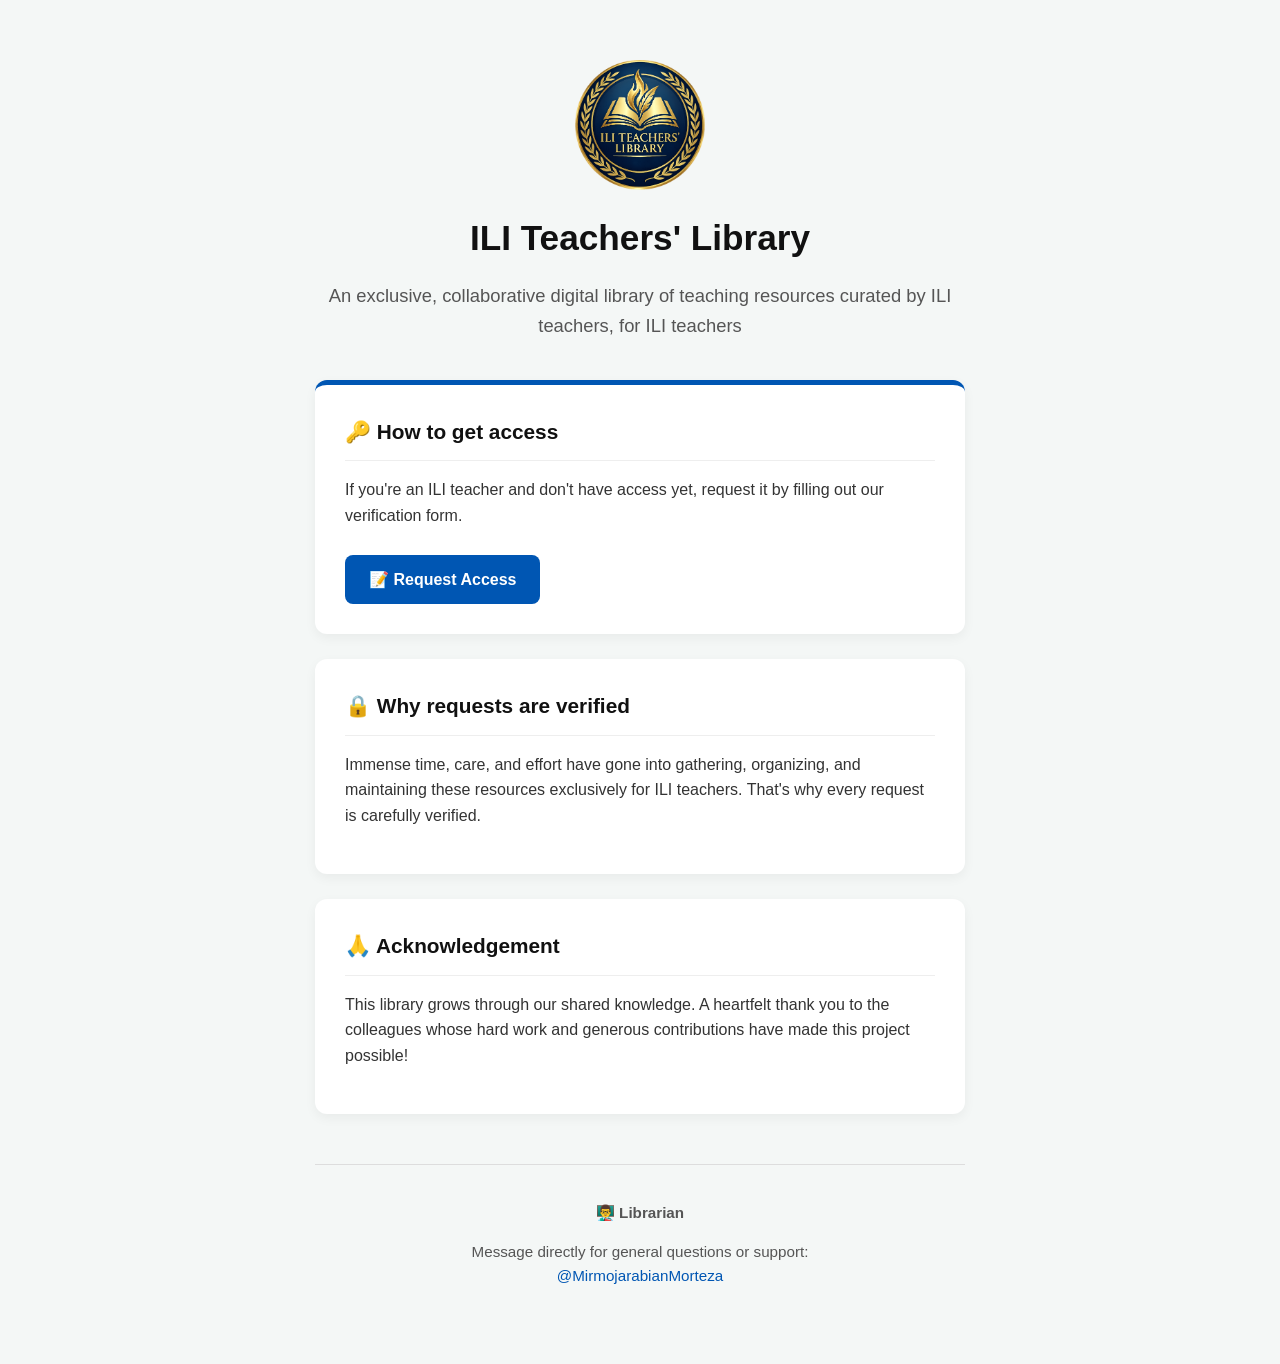
==== index.html @ 417b5300 "Update index.html" ====
<!doctype html>
<html lang="en">

<head>
  <meta charset="utf-8">
  <meta name="viewport" content="width=device-width, initial-scale=1">
  <meta name="theme-color" content="#0056b3">
  <meta name="description" content="An exclusive, collaborative digital library of teaching resources curated by ILI teachers, for ILI teachers">
  <title>ILI Teachers' Library</title>

  <!-- Favicon -->
  <link rel="icon" href="favicon.ico">

  <style>
    :root {
      --primary-color: #0056b3;
      --primary-hover: #004494;
      --background: #f4f7f6;
      --card-bg: #ffffff;
      --text-main: #333333;
      --text-muted: #555555;
      --border-radius: 12px;
    }

    body {
      font-family: -apple-system, BlinkMacSystemFont, "Segoe UI", Roboto, Helvetica, Arial, sans-serif;
      background-color: var(--background);
      color: var(--text-main);
      line-height: 1.6;
      margin: 0;
      padding: 20px;
      display: flex;
      justify-content: center;
    }

    .container {
      max-width: 650px;
      width: 100%;
      margin-top: 40px;
      margin-bottom: 40px;
    }

    header {
      text-align: center;
      margin-bottom: 40px;
    }

    .logo {
      width: 130px;
      height: 130px;
      margin: 0 auto 20px auto;
      display: block;
    }

    h1 {
      font-size: 2.2rem;
      margin: 0;
      color: #111;
    }

    .hero-text {
      font-size: 1.15rem;
      color: var(--text-muted);
      margin-top: 15px;
    }

    .card {
      background: var(--card-bg);
      padding: 30px;
      border-radius: var(--border-radius);
      box-shadow: 0 4px 12px rgba(0, 0, 0, 0.05);
      margin-bottom: 25px;
    }

    .card-highlight {
      border-top: 5px solid var(--primary-color);
    }

    h2 {
      display: flex;
      align-items: center;
      gap: 10px;
      margin-top: 0;
      font-size: 1.3rem;
      color: #111;
      border-bottom: 1px solid #eee;
      padding-bottom: 12px;
      margin-bottom: 15px;
    }

    .btn {
      display: inline-block;
      background-color: var(--primary-color);
      color: #ffffff;
      text-decoration: none;
      padding: 12px 24px;
      border-radius: 8px;
      font-weight: 600;
      margin-top: 10px;
      transition: background-color 0.2s ease;
      text-align: center;
      width: 100%;
      box-sizing: border-box;
    }

    .btn:hover {
      background-color: var(--primary-hover);
    }

    footer {
      text-align: center;
      margin-top: 50px;
      padding-top: 20px;
      border-top: 1px solid #ddd;
      color: var(--text-muted);
      font-size: 0.95rem;
    }

    footer a {
      color: var(--primary-color);
      text-decoration: none;
      font-weight: 500;
    }

    footer a:hover {
      text-decoration: underline;
    }

    @media (min-width: 600px) {
      .btn {
        width: auto;
      }
    }
  </style>
</head>

<body>

  <div class="container">

    <header>
      <img src="logo.png" alt="ILI Teachers' Library Logo" class="logo">
      <h1>ILI Teachers' Library</h1>
      <p class="hero-text">An exclusive, collaborative digital library of teaching resources curated by ILI teachers, for ILI teachers</p>
    </header>

    <!-- Primary Action Card -->
    <div class="card card-highlight">
      <h2>🔑 How to get access</h2>
      <p>If you're an ILI teacher and don't have access yet, request it by filling out our verification form.</p>
      <a href="https://forms.gle/CeXrono3wnWe6oV48" target="_blank" class="btn">📝 Request Access</a>
    </div>

    <!-- Exclusivity Card -->
    <div class="card">
      <h2>🔒 Why requests are verified</h2>
      <p>Immense time, care, and effort have gone into gathering, organizing, and maintaining these resources exclusively for ILI teachers. That's why every request is carefully verified.</p>
    </div>

    <!-- Acknowledgement Card -->
    <div class="card">
      <h2>🙏 Acknowledgement</h2>
      <p>This library grows through our shared knowledge. A heartfelt thank you to the colleagues whose hard work and generous contributions have made this project possible!</p>
    </div>

    <!-- Footer -->
    <footer>
      <p>👨‍🏫 <strong>Librarian</strong></p>
      <p>Message directly for general questions or support:<br>
        <a href="https://t.me/MirmojarabianMorteza" target="_blank" rel="author">@MirmojarabianMorteza</a>
      </p>
    </footer>

  </div>

</body>

</html>
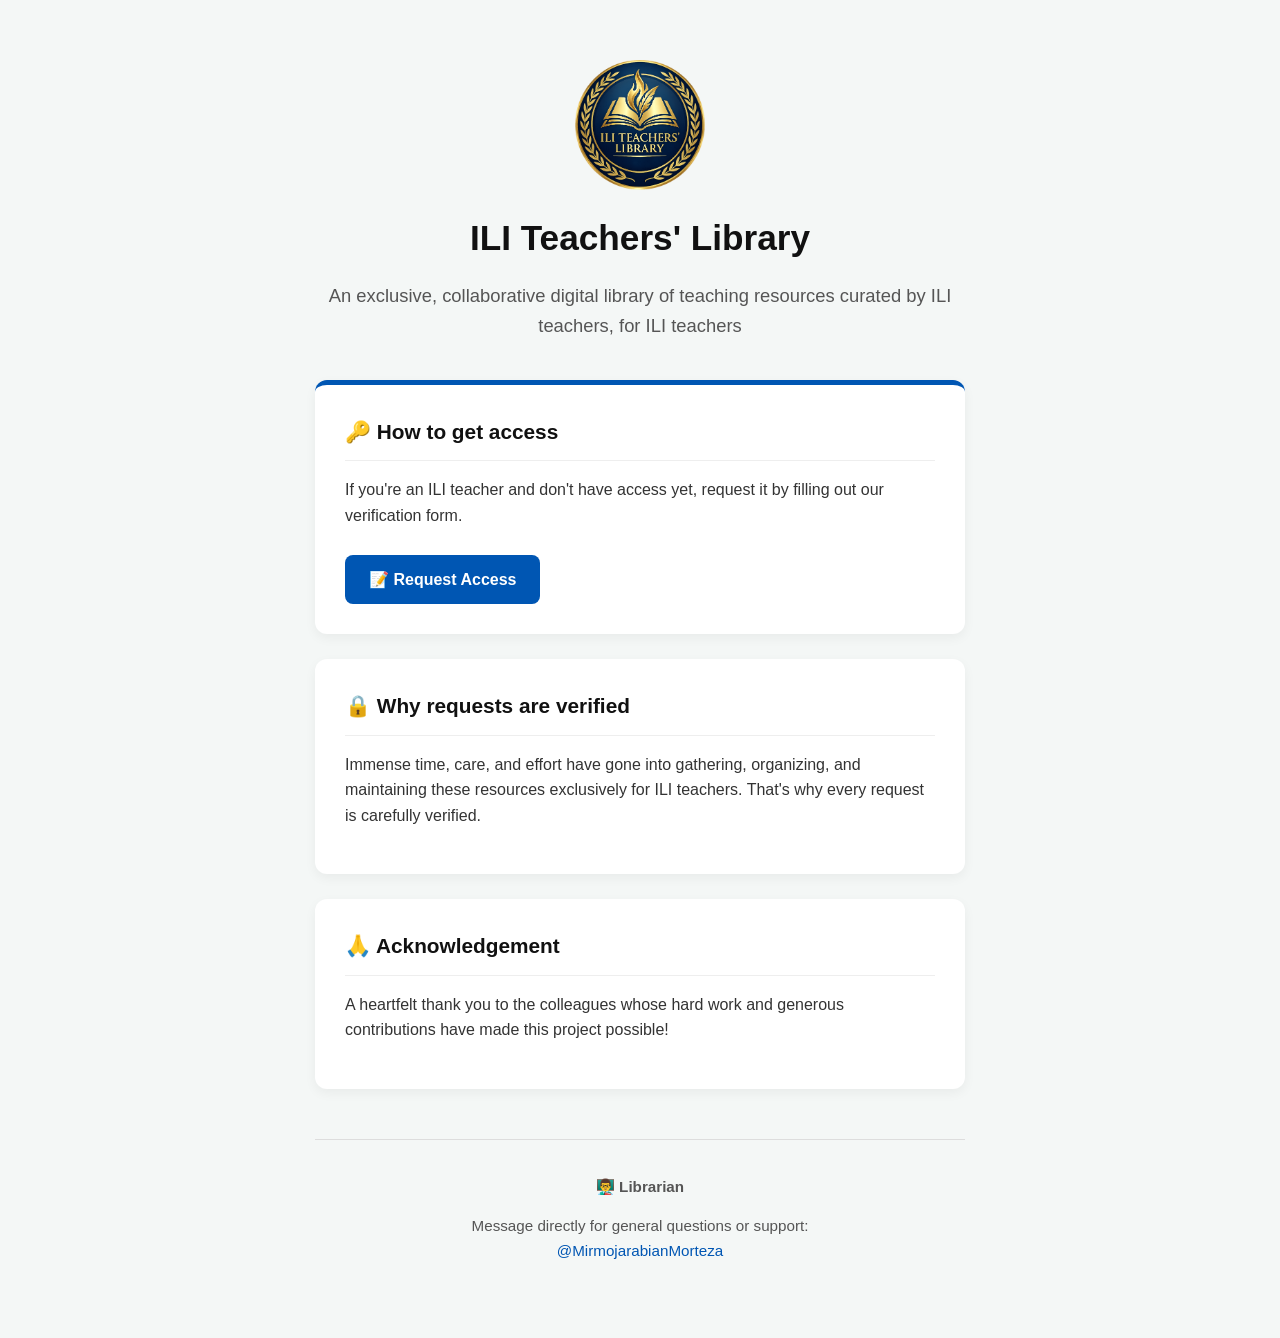
==== commit 4f0f8e37: "Update index.html" ====
--- a/index.html
+++ b/index.html
@@ -8,130 +8,8 @@
   <meta name="description" content="An exclusive, collaborative digital library of teaching resources curated by ILI teachers, for ILI teachers">
   <title>ILI Teachers' Library</title>
 
-  <!-- Favicon -->
   <link rel="icon" href="favicon.ico">
-
-  <style>
-    :root {
-      --primary-color: #0056b3;
-      --primary-hover: #004494;
-      --background: #f4f7f6;
-      --card-bg: #ffffff;
-      --text-main: #333333;
-      --text-muted: #555555;
-      --border-radius: 12px;
-    }
-
-    body {
-      font-family: -apple-system, BlinkMacSystemFont, "Segoe UI", Roboto, Helvetica, Arial, sans-serif;
-      background-color: var(--background);
-      color: var(--text-main);
-      line-height: 1.6;
-      margin: 0;
-      padding: 20px;
-      display: flex;
-      justify-content: center;
-    }
-
-    .container {
-      max-width: 650px;
-      width: 100%;
-      margin-top: 40px;
-      margin-bottom: 40px;
-    }
-
-    header {
-      text-align: center;
-      margin-bottom: 40px;
-    }
-
-    .logo {
-      width: 130px;
-      height: 130px;
-      margin: 0 auto 20px auto;
-      display: block;
-    }
-
-    h1 {
-      font-size: 2.2rem;
-      margin: 0;
-      color: #111;
-    }
-
-    .hero-text {
-      font-size: 1.15rem;
-      color: var(--text-muted);
-      margin-top: 15px;
-    }
-
-    .card {
-      background: var(--card-bg);
-      padding: 30px;
-      border-radius: var(--border-radius);
-      box-shadow: 0 4px 12px rgba(0, 0, 0, 0.05);
-      margin-bottom: 25px;
-    }
-
-    .card-highlight {
-      border-top: 5px solid var(--primary-color);
-    }
-
-    h2 {
-      display: flex;
-      align-items: center;
-      gap: 10px;
-      margin-top: 0;
-      font-size: 1.3rem;
-      color: #111;
-      border-bottom: 1px solid #eee;
-      padding-bottom: 12px;
-      margin-bottom: 15px;
-    }
-
-    .btn {
-      display: inline-block;
-      background-color: var(--primary-color);
-      color: #ffffff;
-      text-decoration: none;
-      padding: 12px 24px;
-      border-radius: 8px;
-      font-weight: 600;
-      margin-top: 10px;
-      transition: background-color 0.2s ease;
-      text-align: center;
-      width: 100%;
-      box-sizing: border-box;
-    }
-
-    .btn:hover {
-      background-color: var(--primary-hover);
-    }
-
-    footer {
-      text-align: center;
-      margin-top: 50px;
-      padding-top: 20px;
-      border-top: 1px solid #ddd;
-      color: var(--text-muted);
-      font-size: 0.95rem;
-    }
-
-    footer a {
-      color: var(--primary-color);
-      text-decoration: none;
-      font-weight: 500;
-    }
-
-    footer a:hover {
-      text-decoration: underline;
-    }
-
-    @media (min-width: 600px) {
-      .btn {
-        width: auto;
-      }
-    }
-  </style>
+  <link rel="stylesheet" href="style.css">
 </head>
 
 <body>
@@ -160,7 +38,7 @@
     <!-- Acknowledgement Card -->
     <div class="card">
       <h2>🙏 Acknowledgement</h2>
-      <p>This library grows through our shared knowledge. A heartfelt thank you to the colleagues whose hard work and generous contributions have made this project possible!</p>
+      <p>A heartfelt thank you to the colleagues whose hard work and generous contributions have made this project possible!</p>
     </div>
 
     <!-- Footer -->
--- a/style.css
+++ b/style.css
@@ -0,0 +1,119 @@
+:root {
+  --primary-color: #0056b3;
+  --primary-hover: #004494;
+  --background: #f4f7f6;
+  --card-bg: #ffffff;
+  --text-main: #333333;
+  --text-muted: #555555;
+  --border-radius: 12px;
+}
+
+body {
+  font-family: -apple-system, BlinkMacSystemFont, "Segoe UI", Roboto, Helvetica, Arial, sans-serif;
+  background-color: var(--background);
+  color: var(--text-main);
+  line-height: 1.6;
+  margin: 0;
+  padding: 20px;
+  display: flex;
+  justify-content: center;
+}
+
+.container {
+  max-width: 650px;
+  width: 100%;
+  margin-top: 40px;
+  margin-bottom: 40px;
+}
+
+header {
+  text-align: center;
+  margin-bottom: 40px;
+}
+
+.logo {
+  width: 130px;
+  height: 130px;
+  margin: 0 auto 20px auto;
+  display: block;
+}
+
+h1 {
+  font-size: 2.2rem;
+  margin: 0;
+  color: #111;
+}
+
+.hero-text {
+  font-size: 1.15rem;
+  color: var(--text-muted);
+  margin-top: 15px;
+}
+
+.card {
+  background: var(--card-bg);
+  padding: 30px;
+  border-radius: var(--border-radius);
+  box-shadow: 0 4px 12px rgba(0, 0, 0, 0.05);
+  margin-bottom: 25px;
+}
+
+.card-highlight {
+  border-top: 5px solid var(--primary-color);
+}
+
+h2 {
+  display: flex;
+  align-items: center;
+  gap: 10px;
+  margin-top: 0;
+  font-size: 1.3rem;
+  color: #111;
+  border-bottom: 1px solid #eee;
+  padding-bottom: 12px;
+  margin-bottom: 15px;
+}
+
+.btn {
+  display: inline-block;
+  background-color: var(--primary-color);
+  color: #ffffff;
+  text-decoration: none;
+  padding: 12px 24px;
+  border-radius: 8px;
+  font-weight: 600;
+  margin-top: 10px;
+  transition: background-color 0.2s ease;
+  text-align: center;
+  width: 100%;
+  box-sizing: border-box;
+}
+
+.btn:hover {
+  background-color: var(--primary-hover);
+}
+
+footer {
+  text-align: center;
+  margin-top: 50px;
+  padding-top: 20px;
+  border-top: 1px solid #ddd;
+  color: var(--text-muted);
+  font-size: 0.95rem;
+}
+
+footer a {
+  color: var(--primary-color);
+  text-decoration: none;
+  font-weight: 500;
+}
+
+footer a:hover {
+  text-decoration: underline;
+}
+
+@media (min-width: 600px) {
+  .btn {
+    width: auto;
+  }
+}
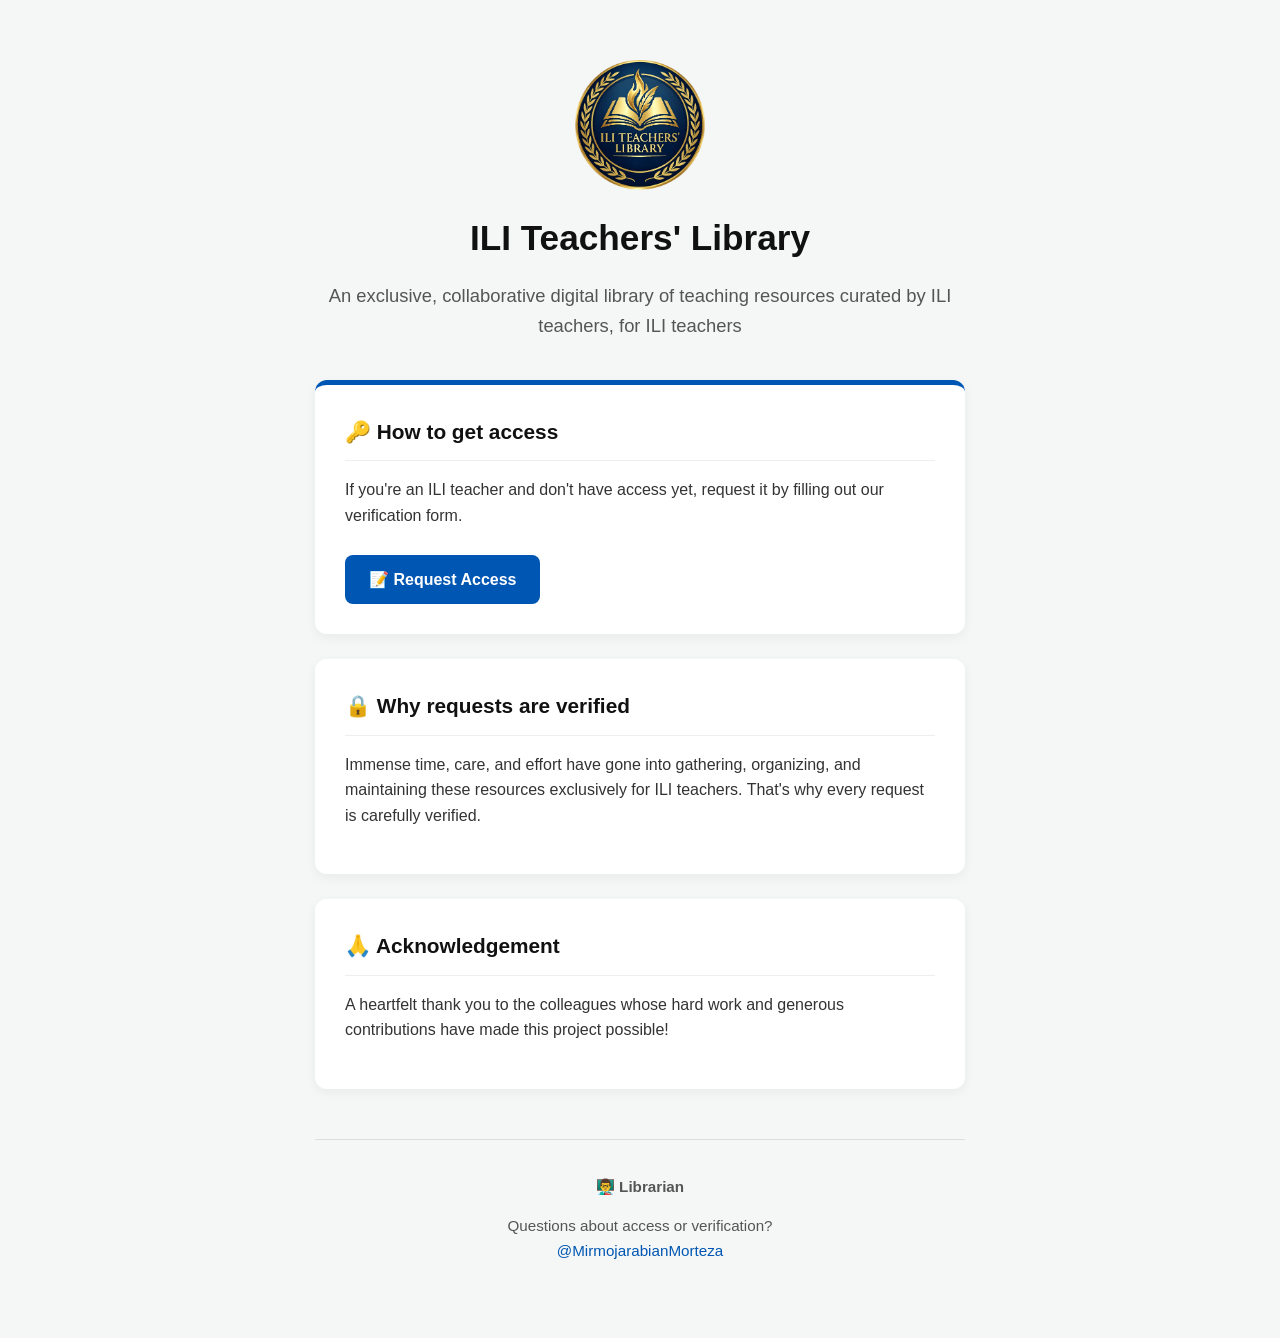
==== commit bd15fbc7: "Update index.html" ====
--- a/index.html
+++ b/index.html
@@ -44,7 +44,7 @@
     <!-- Footer -->
     <footer>
       <p>👨‍🏫 <strong>Librarian</strong></p>
-      <p>Message directly for general questions or support:<br>
+      <p>Questions about access or verification?<br>
         <a href="https://t.me/MirmojarabianMorteza" target="_blank" rel="author">@MirmojarabianMorteza</a>
       </p>
     </footer>
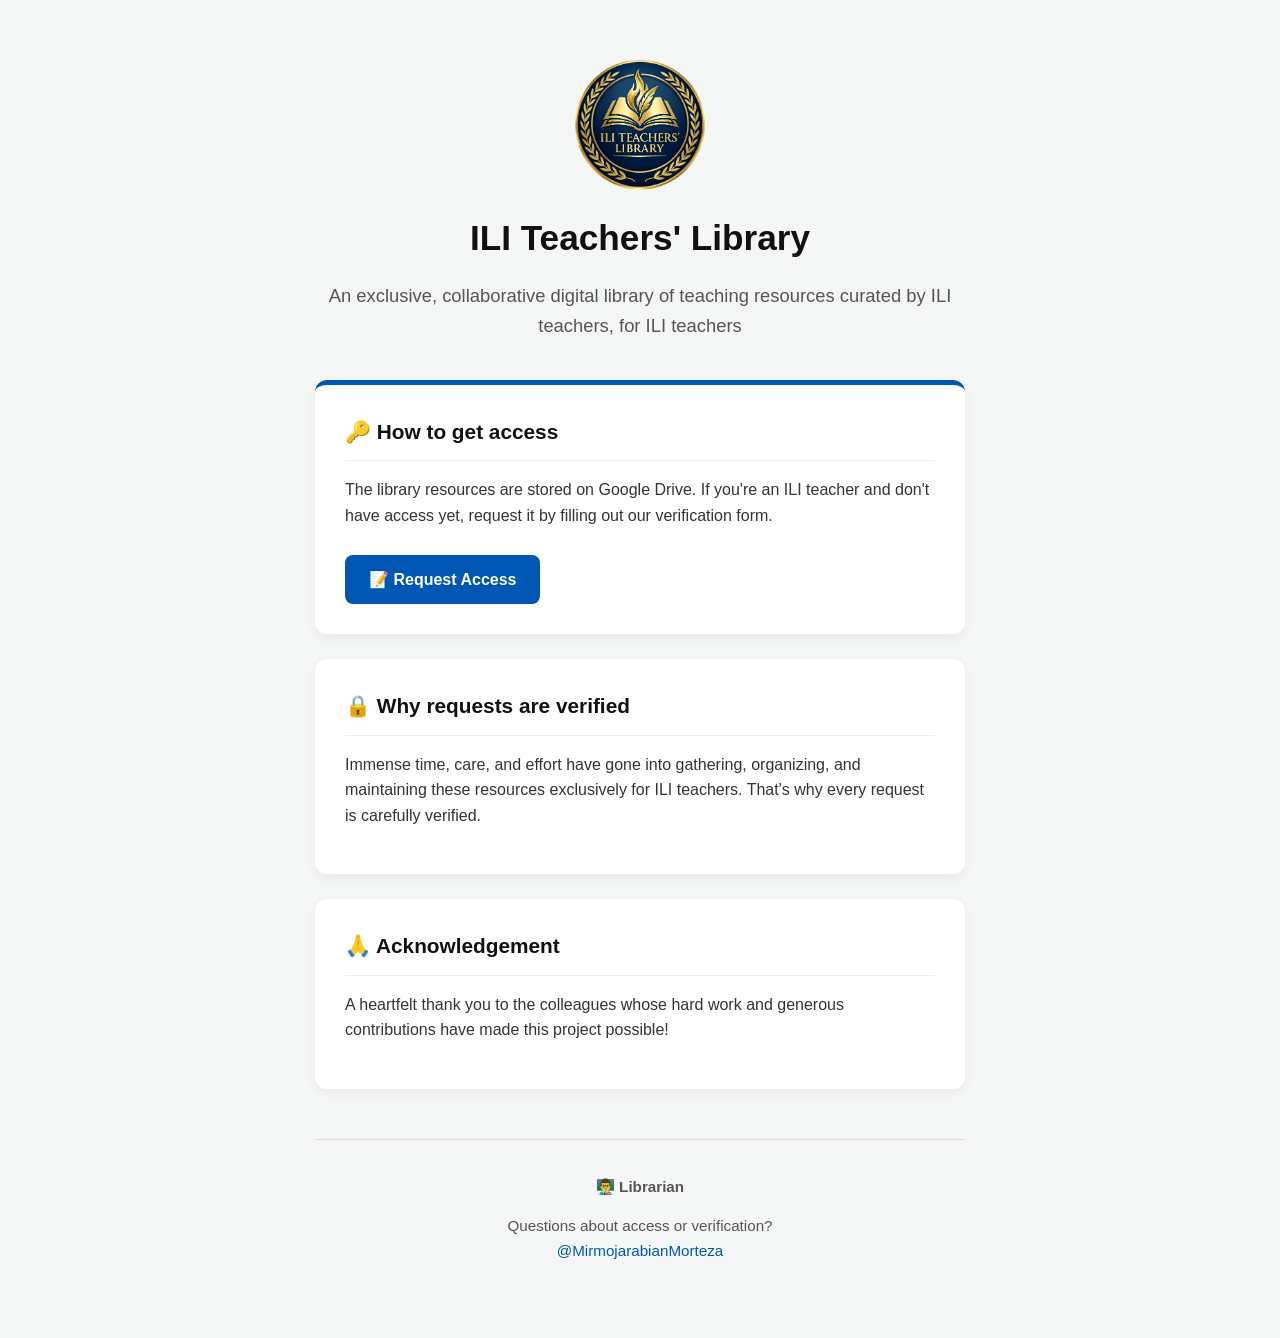
==== commit 628784f9: "Update index.html" ====
--- a/index.html
+++ b/index.html
@@ -25,7 +25,7 @@
     <!-- Primary Action Card -->
     <div class="card card-highlight">
       <h2>🔑 How to get access</h2>
-      <p>If you're an ILI teacher and don't have access yet, request it by filling out our verification form.</p>
+      <p>The library resources are stored on Google Drive. If you're an ILI teacher and don't have access yet, request it by filling out our verification form.</p>
       <a href="https://forms.gle/CeXrono3wnWe6oV48" target="_blank" class="btn">📝 Request Access</a>
     </div>
 
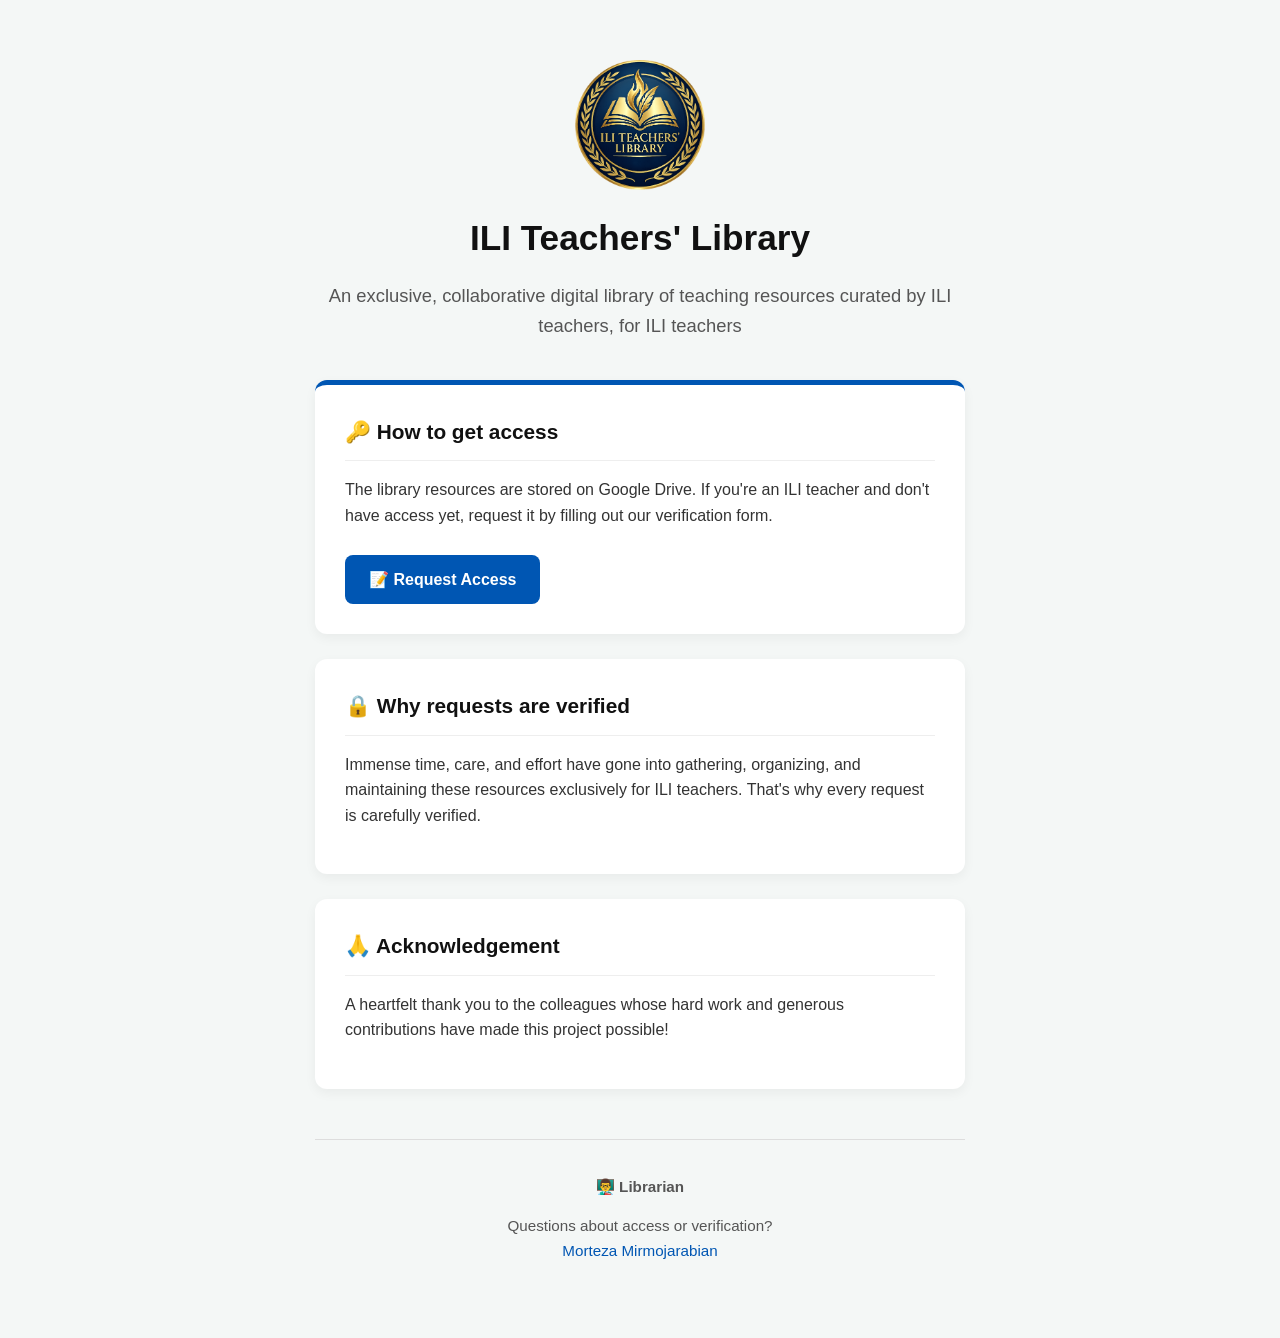
==== commit d6df831c: "Update index.html" ====
--- a/index.html
+++ b/index.html
@@ -17,7 +17,7 @@
   <div class="container">
 
     <header>
-      <img src="logo.png" alt="ILI Teachers' Library Logo" class="logo">
+      <img src="logo.png" alt="ILI Teachers' Library logo" class="logo">
       <h1>ILI Teachers' Library</h1>
       <p class="hero-text">An exclusive, collaborative digital library of teaching resources curated by ILI teachers, for ILI teachers</p>
     </header>
@@ -45,7 +45,7 @@
     <footer>
       <p>👨‍🏫 <strong>Librarian</strong></p>
       <p>Questions about access or verification?<br>
-        <a href="https://t.me/MirmojarabianMorteza" target="_blank" rel="author">@MirmojarabianMorteza</a>
+        <a href="https://t.me/MirmojarabianMorteza" target="_blank" rel="author">Morteza Mirmojarabian</a>
       </p>
     </footer>
 
